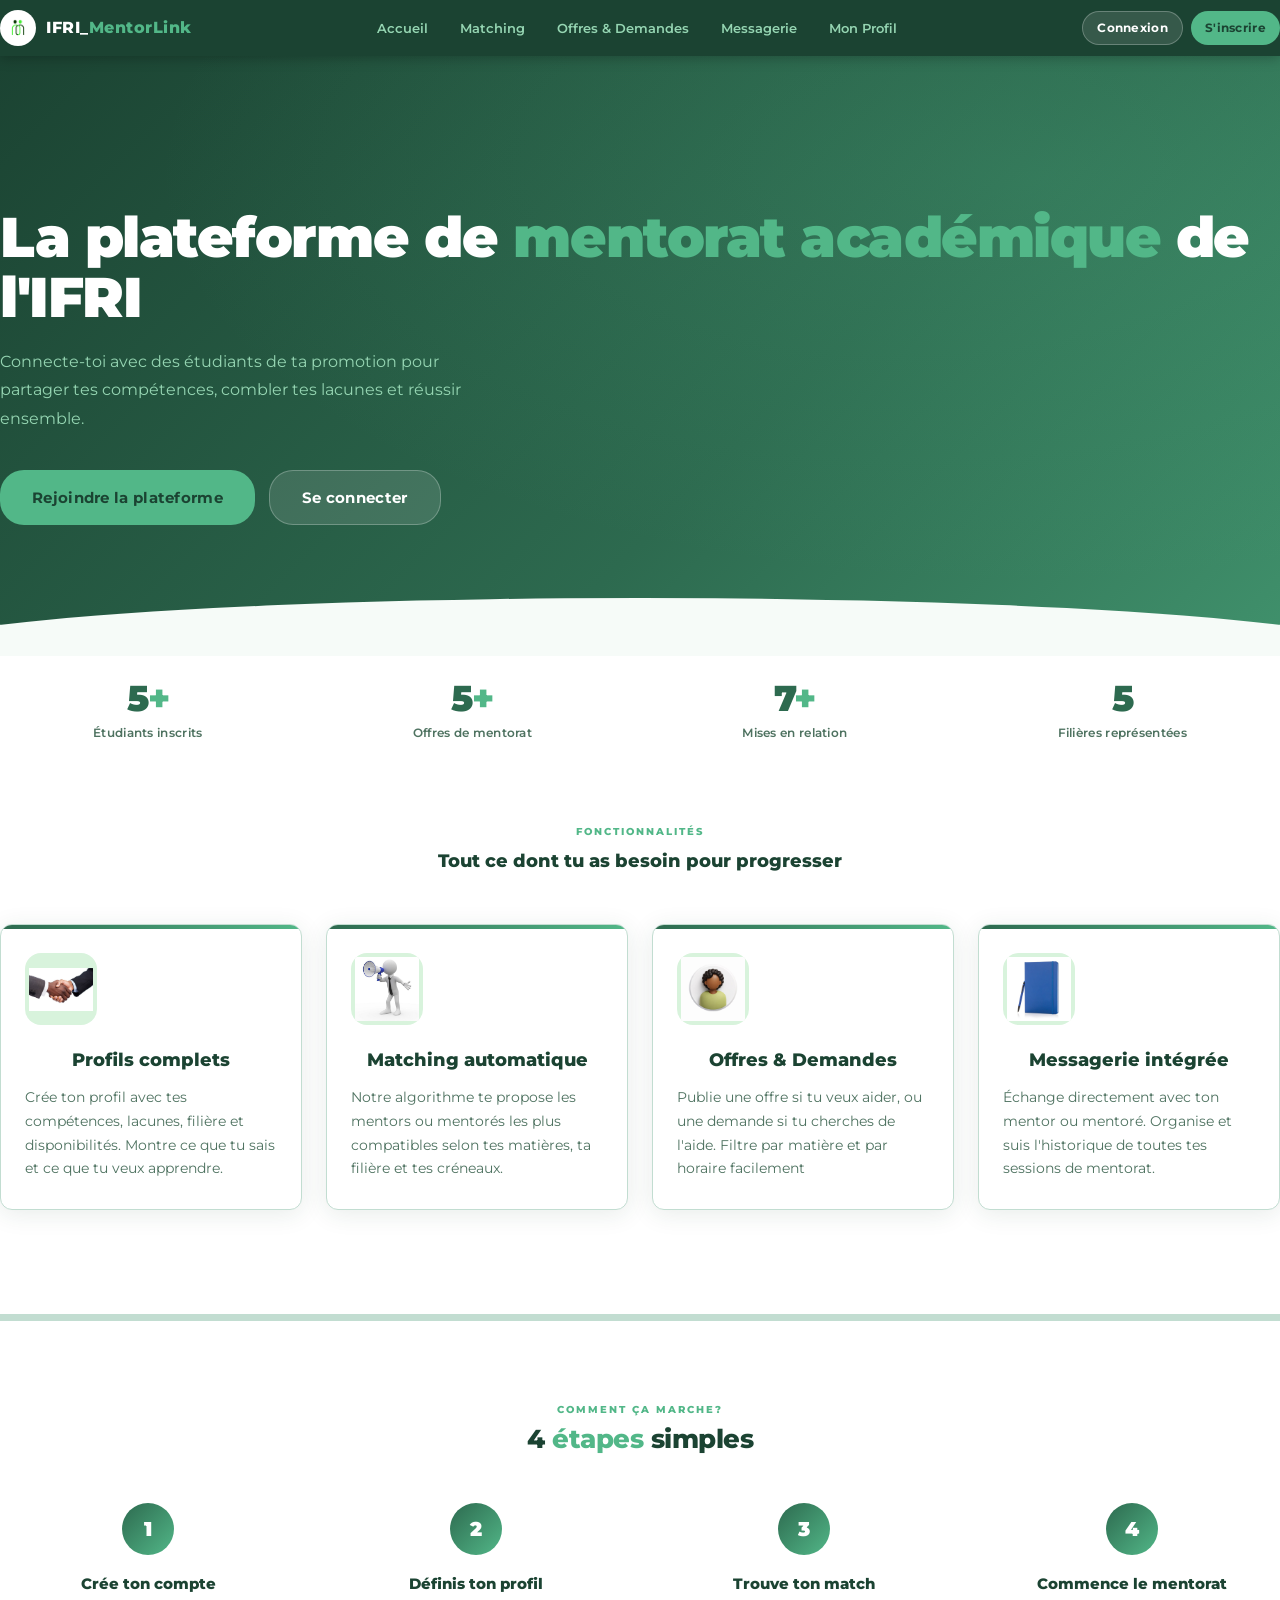
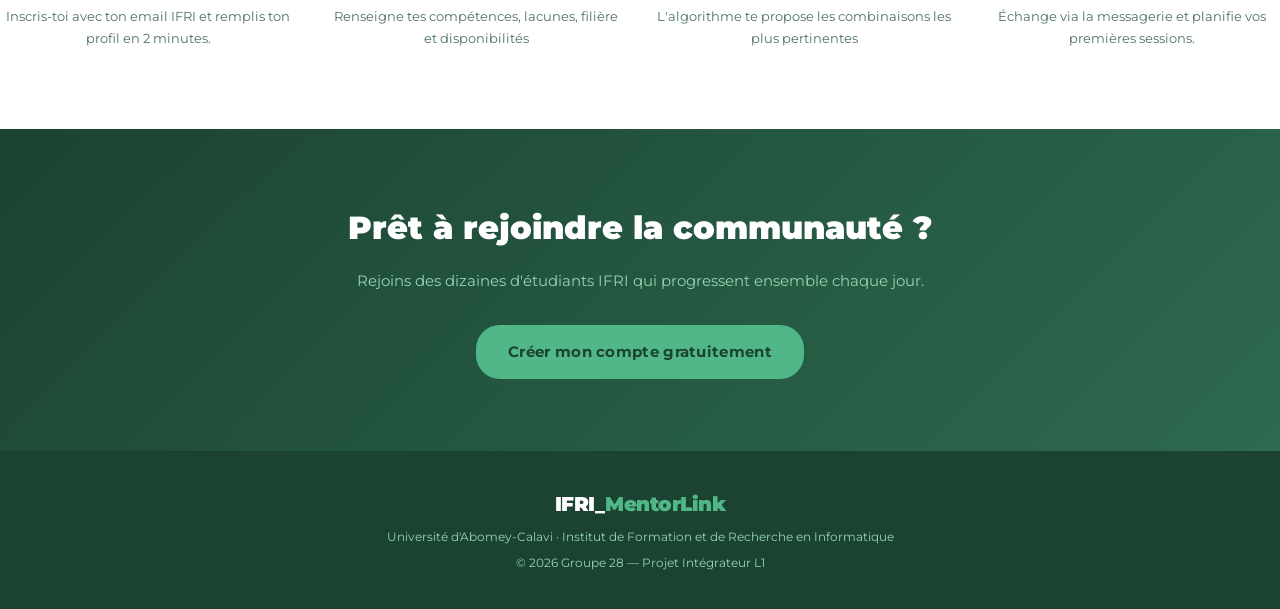
==== frontend/pages/index.html @ 290d0c8b "Ajout des fonctionnalités connexion , inscription ,résultats matching ,profil utilisateur" ====
<!DOCTYPE html>
<html lang="fr">

<head>
    <meta charset="UTF-8">
    <meta name="viewport" content="width=device-width, initial-scale=1.0">
    <title>IFRI_MentorLink - Bienvenue</title>
    <link rel="stylesheet" href="../styles/base/variables.css">
    <link rel="stylesheet" href="../styles/base/reset.css">
    <link rel="stylesheet" href="../styles/components/navbar.css">
    <link rel="stylesheet" href="../styles/components/footer.css">
    <link rel="stylesheet" href="../styles/components/buttons.css">
    <link rel="stylesheet" href="../styles/components/cards.css">
    <link rel="stylesheet" href="../styles/pages/home.css">

</head>

<body>
    <div id="navbar"></div>
    <!-- HERO-->
    <section class="hero">
        <div class="container">
            <div class="hero-inner">
                <div class="hero-text anim-fade-up">
                    <h1 class="hero-title">La plateforme de <span>mentorat académique</span> de l'IFRI</h1>
                    <p class="hero-desc"> Connecte-toi avec des étudiants de ta promotion pour partager tes compétences,
                        combler tes lacunes et réussir ensemble.</p>
                    <div class="hero-cta">
                        <a href="inscription.html" class="btn btn-primary btn-lg">Rejoindre la plateforme</a>
                        <a href="connexion.html" class="btn btn-ghost btn-lg">Se connecter</a>
                    </div>
                </div>
            </div>
        </div>
    </section>


    <!--STATS-->
    <div class="stats-bar">
        <div class="container">
            <ul class="stats-inner">
                <li class="stat-item">
                    <span class="stat-num">5<span>+</span></span>
                    <p class="stat-label">Étudiants inscrits</p>
                </li>
                <li class="stat-item">
                    <span class="stat-num">5<span>+</span></span>
                    <p class="stat-label">Offres de mentorat</p>
                </li>
                <li class="stat-item">
                    <span class="stat-num">7<span>+</span></span>
                    <p class="stat-label">Mises en relation</p>
                </li>
                <li class="stat-item">
                    <span class="stat-num">5</span>
                    <p class="stat-label">Filières représentées</p>
                </li>
            </ul>
        </div>
        <section class="features">
            <div class="container">

                <div class="features-header">
                    <header class="section-header">
                        <p class="section-label">Fonctionnalités</p>
                        <h2 class="feature-title">Tout ce dont tu as besoin pour <span>progresser</span></h2>
                    </header>
                </div>
                <div class="features-grid">
                    <article class="features-card">
                        <div class="feature-icon"><img src="../assets/images/user.jpg" alt="Profil"></div>
                        <h3 class="feature-title">Profils complets</h3>
                        <p class="feature-desc"> Crée ton profil avec tes compétences, lacunes, filière et
                            disponibilités.
                            Montre ce que tu sais et ce que tu veux apprendre.</p>
                    </article>
                    <article class="features-card">
                        <div class="feature-icon"><img src="../assets/images/hand.jpg" alt="Profil"></div>
                        <h3 class="feature-title">Matching automatique</h3>
                        <p class="feature-desc"> Notre algorithme te propose les mentors ou mentorés les plus
                            compatibles
                            selon tes matières, ta filière et tes créneaux.</p>
                    </article>
                    <article class="features-card">
                        <div class="feature-icon"><img src="../assets/images/mega.jpg" alt="Profil"></div>
                        <h3 class="feature-title">Offres & Demandes</h3>
                        <p class="feature-desc">Publie une offre si tu veux aider, ou une demande si tu cherches de
                            l'aide.
                            Filtre par matière et par horaire facilement</p>
                    </article>
                    <article class="features-card">
                        <div class="feature-icon"><img src="../assets/images/chat.jpg" alt="Profil"></div>
                        <h3 class="feature-title">Messagerie intégrée</h3>
                        <p class="feature-desc"> Échange directement avec ton mentor ou mentoré. Organise et suis
                            l'historique de toutes tes sessions de mentorat.</p>
                    </article>
                </div>
            </div>
    </div>
    </section>

    <!-- HOW IT WORKS-->
    <section class="how-it-works">
        <div class="container">
            <header class="section-header">
                <p class="section-label">Comment ça marche?</p>
                <h2 class="section-title">4 <span>étapes </span>simples</h2>
            </header>
            <div class="steps-grid">
                <article class="steps-card">
                    <span class="steps-num"> 1</span>
                    <h3 class="step-title">Crée ton compte</h3>
                    <p class="step-desc"> Inscris-toi avec ton email IFRI et remplis ton profil en 2 minutes.
                    </p>
                </article>

                <article class="steps-card">
                    <span class="steps-num"> 2</span>
                    <h3 class="step-title">Définis ton profil</h3>
                    <p class="step-desc"> Renseigne tes compétences, lacunes, filière et disponibilités</p>
                </article>

                <article class="steps-card">
                    <span class="steps-num"> 3</span>
                    <h3 class="step-title">Trouve ton match</h3>
                    <p class="step-desc">L'algorithme te propose les combinaisons les plus pertinentes</p>
                </article>

                <article class="steps-card">
                    <span class="steps-num"> 4</span>
                    <h3 class="step-title">Commence le mentorat</h3>
                    <p class="step-desc">Échange via la messagerie et planifie vos premières sessions.</p>
                </article>
            </div>

        </div>
    </section>


    <!-- CTA -->
    <section class="cta-banner">
        <div class="container">
            <h2>Prêt à rejoindre la communauté ?</h2>
            <p>Rejoins des dizaines d'étudiants IFRI qui progressent ensemble chaque jour.</p>
            <a href="inscription.html" class="btn btn-primary btn-lg">Créer mon compte gratuitement</a>
        </div>
    </section>


    <div id="footer"></div>
    <script src="../js/app.js"></script>
    <script>
        document.addEventListener('DOMContentLoaded', () => {
            renderNavbar('index.html');
            renderFooter();
        })
    </script>
</body>

</html>
---- frontend/styles/base/variables.css ----
@import url('https://fonts.googleapis.com/css2?family=Montserrat:ital,wght@0,300;0,400;0,500;0,600;0,700;0,800;0,900;1,400&display=swap');

/* ── TOKENS ───────────────────────────────────────────────────── */
:root {
  --g1: #1B4332;
  --g2: #2D6A4F;
  --g3: #40916C;
  --g4: #52B788;
  --g5: #95D5B2;
  --g6: #D8F3DC;
  --white: #FFFFFF;
  --off: #F6FBF8;
  --text: #1A2E23;
  --muted: #4E7260;
  --border: #C2DDD1;
  --danger: #DC2626;
  --warn: #D97706;
  --info: #2563EB;
  --font: 'Montserrat', sans-serif;
  --radius: 12px;
  --radius-sm: 8px;
  --shadow: 0 4px 24px rgba(27, 67, 50, .10);
  --shadow-lg: 0 12px 40px rgba(27, 67, 50, .18);
  --transition: .2s ease;
}

/* ── UTILITY ──────────────────────────────────────────────────── */
.mt-4 {
  margin-top: 4px;
}

.mt-8 {
  margin-top: 8px;
}

.mt-12 {
  margin-top: 12px;
}

.mt-16 {
  margin-top: 16px;
}

.mt-24 {
  margin-top: 24px;
}

.mb-8 {
  margin-bottom: 8px;
}

.mb-16 {
  margin-bottom: 16px;
}

.mb-24 {
  margin-bottom: 24px;
}

.flex {
  display: flex;
}

.flex-col {
  flex-direction: column;
}

.items-center {
  align-items: center;
}

.justify-between {
  justify-content: space-between;
}

.gap-8 {
  gap: 8px;
}

.gap-12 {
  gap: 12px;
}

.gap-16 {
  gap: 16px;
}

.text-center {
  text-align: center;
}

.text-muted {
  color: var(--muted);
  font-size: 13px;
}

.fw-700 {
  font-weight: 700;
}

.fw-800 {
  font-weight: 800;
}
---- frontend/styles/components/navbar.css ----
/* ── NAVBAR ───────────────────────────────────────────────────── */
.navbar {
  background: var(--g1);
  padding: 10px 0;
  position: sticky;
  top: 0;
  z-index: 200;
  box-shadow: 0 2px 12px rgba(0, 0, 0, .25);
}

.navbar .container {
  display: flex;
  align-items: center;
  justify-content: space-between;
  gap: 16px;
}

.nav-brand {
  display: flex;
  align-items: center;
  gap: 10px;
  flex-shrink: 0;
}

.nav-logo {
  width: 36px;
  height: 36px;
  border-radius: 50%;
  overflow: hidden;
  background: var(--g4);
}

.nav-logo img {
  width: 100%;
  height: 100%;
  object-fit: cover;
}

.nav-brand-name {
  font-weight: 800;
  font-size: 16px;
  color: var(--white);
  letter-spacing: .5px;
}

.nav-brand-name span {
  color: var(--g4);
}

.nav-links {
  display: flex;
  align-items: center;
  gap: 4px;
}

.nav-links a {
  color: var(--g5);
  font-size: 13px;
  font-weight: 600;
  padding: 6px 14px;
  border-radius: 20px;
  transition: background var(--transition), color var(--transition);
}

.nav-links a:hover,
.nav-links a.active {
  background: var(--g4);
  color: var(--g1);
}

.nav-actions {
  display: flex;
  gap: 8px;
  align-items: center;
}
---- frontend/styles/components/footer.css ----
/* ── FOOTER ───────────────────────────────────────────────────── */
.site-footer {
  background: var(--g1);
  color: var(--g5);
  padding: 36px 0;
  text-align: center;
  margin-top: auto;
}

.footer-logo {
  font-size: 20px;
  font-weight: 900;
  color: var(--white);
  margin-bottom: 6px;
  letter-spacing: -.5px;
}

.footer-logo span {
  color: var(--g4);
}

.site-footer p {
  color: var(--g5);
  font-size: 12px;
  margin: 0;
}
---- frontend/styles/components/buttons.css ----
/* ── BUTTONS ──────────────────────────────────────────────────── */

.btn {
  display: inline-flex;
  align-items: center;
  justify-content: center;
  gap: 8px;
  padding: 10px 22px;
  border-radius: 24px;
  border: none;
  cursor: pointer;
  font-family: var(--font);
  font-size: 13px;
  font-weight: 700;
  transition: all var(--transition);
  letter-spacing: .3px;
  white-space: nowrap;
}

.btn-primary {
  background: var(--g4);
  color: var(--g1);
}

.btn-primary:hover {
  background: var(--g3);
  color: var(--white);
  transform: translateY(-1px);
  box-shadow: var(--shadow);
}

.btn-secondary {
  background: transparent;
  color: var(--g4);
  border: 2px solid var(--g4);
}

.btn-secondary:hover {
  background: var(--g4);
  color: var(--g1);
}

.btn-dark {
  background: var(--g1);
  color: var(--white);
}

.btn-dark:hover {
  background: var(--g2);
}

.btn-sm {
  padding: 6px 14px;
  font-size: 12px;
}

.btn-lg {
  padding: 14px 32px;
  font-size: 15px;
}

.btn-block {
  width: 100%;
}

.btn-danger {
  background: var(--danger);
  color: var(--white);
}

.btn-ghost {
  background: rgba(255, 255, 255, .12);
  color: var(--white);
  border: 1px solid rgba(255, 255, 255, .25);
}

.btn-ghost:hover {
  background: rgba(255, 255, 255, .22);
}

.btn:disabled {
  opacity: .5;
  cursor: not-allowed;
  pointer-events: none;
}
---- frontend/styles/components/cards.css ----
/* ── CARD ─────────────────────────────────────────────────────── */
.card {
  background: var(--white);
  border: 1px solid var(--border);
  border-radius: var(--radius);
  padding: 24px;
  box-shadow: var(--shadow);
  position: relative;
  overflow: hidden;
}

.card-accent::before {
  content: '';
  position: absolute;
  top: 0;
  left: 0;
  right: 0;
  height: 4px;
  background: linear-gradient(90deg, var(--g2), var(--g4));
}

.card-title {
  font-size: 17px;
  font-weight: 800;
  color: var(--g1);
  margin-bottom: 4px;
}

.card-subtitle {
  font-size: 13px;
  color: var(--muted);
  margin-bottom: 16px;
}
---- frontend/styles/pages/home.css ----
/* ── HERO ─────────────────────────────────────── */
 .hero {
     background: linear-gradient(135deg, var(--g1) 0%, var(--g2) 60%, var(--g3) 100%);
     padding: 100px 0 80px;
     position: relative;
     overflow: hidden;
     min-height: 600px;
     display: flex;
     align-items: center;
 }



 .hero::before {
     content: '';
     position: absolute;
     inset: 0;
     background: radial-gradient(ellipse at 80% 20%, rgba(82, 183, 136, .20) 0%, transparent 60%);
 }

 .hero::after {
     content: '';
     position: absolute;
     bottom: -2px;
     left: 0;
     right: 0;
     height: 60px;
     background: var(--off);
     clip-path: ellipse(60% 100% at 50% 100%);
 }

 .hero-inner {
     position: relative;
     z-index: 1;
     display: flex;
     align-items: center;
     gap: 60px;
 }

 .hero-text {
     flex: 1;
 }

 .hero-badge {
     background: var(--g4);
     color: var(--g1);
     font-size: 11px;
     font-weight: 800;
     letter-spacing: 1.5px;
     padding: 5px 14px;
     border-radius: 20px;
     text-transform: uppercase;
     display: inline-block;
     margin-bottom: 20px;
 }

 .hero-title {
     font-size: clamp(32px, 5vw, 56px);
     font-weight: 900;
     color: var(--white);
     line-height: 1.08;
     letter-spacing: -1.5px;
     margin-bottom: 20px;
 }

 .hero-title span {
     color: var(--g4);
 }

 .hero-desc {
     font-size: 16px;
     color: var(--g5);
     max-width: 500px;
     margin-bottom: 36px;
     line-height: 1.8;
 }

 .hero-cta {
     display: flex;
     gap: 14px;
     flex-wrap: wrap;
 }

 .hero-visual {
     flex: 0 0 340px;
     display: flex;
     flex-direction: column;
     gap: 14px;
 }

 
 /* ── STATS ────────────────────────────────────── */
 .stats-bar {
     background: var(--white);
     border-bottom: 7px solid var(--border);
     padding: 24px 0;
 }

 .stats-inner {
     display: flex;
     justify-content: space-around;
     flex-wrap: wrap;
     gap: 24px;
 }

 .stat-item {
     text-align: center;
 }

 .stat-num {
     font-size: 36px;
     font-weight: 900;
     color: var(--g2);
     line-height: 1;
     letter-spacing: -1px;
 }

 .stat-num span {
     color: var(--g4);
 }

 .stat-label {
     font-size: 12px;
     color: var(--muted);
     font-weight: 600;
     margin-top: 4px;
     letter-spacing: .3px;
 }

 /* ── FEATURES ─────────────────────────────────── */
 .features {
     padding: 80px 0;
 }

 .features-grid {
     display: grid;
     grid-template-columns: repeat(auto-fit, minmax(240px, 1fr));
     gap: 24px;
     margin-top: 48px;
 }

 .features-card {
     background: var(--white);
     border: 1px solid var(--border);
     border-radius: var(--radius);
     padding: 28px 24px;
     box-shadow: var(--shadow);
     transition: transform var(--transition), box-shadow var(--transition);
     position: relative;
     overflow: hidden;
 }

 .features-card::before {
     content: '';
     position: absolute;
     top: 0;
     left: 0;
     right: 0;
     height: 4px;
     background: linear-gradient(90deg, var(--g2), var(--g4));
 }

 .features-card:hover {
     transform: translateY(-6px);
     box-shadow: var(--shadow-lg);
 }

 .feature-icon {
     width: 72px;
     height: 72px;
     border-radius: 16px;
     overflow: hidden;
     margin-bottom: 20px;
     background: var(--g6);
 }

 .feature-icon img {
     width: 100%;
     height: 100%;
     object-fit: contain;
     padding: 4px;
 }

 .feature-title {
     font-size: 18px;
     font-weight: 800;
     color: var(--g1);
     margin-bottom: 10px;
     text-align: center;
 }

 .feature-desc {
     font-size: 14px;
     color: var(--muted);
     line-height: 1.7;
     margin: 0;
 }

 /* ── HOW IT WORKS ─────────────────────────────── */
 .how-it-works {
     background: var(--white);
     padding: 80px 0;
 }

 .section-label {
     font-size: 10px;
     font-weight: 800;
     letter-spacing: 2px;
     color: var(--g4);
     text-transform: uppercase;
     margin-bottom: 6px;
     text-align: center;
 }

 .section-title {
     font-size: 26px;
     font-weight: 800;
     color: var(--g1);
     letter-spacing: -.5px;
     line-height: 1.2;
     text-align: center;
 }

 .section-title span {
     color: var(--g4);
 }

 
 .steps-grid {
     display: grid;
     grid-template-columns: repeat(auto-fit, minmax(200px, 1fr));
     gap: 32px;
     margin-top: 48px;
 }

 .steps-card {
     text-align: center;
 }

 .steps-num {
     width: 52px;
     height: 52px;
     border-radius: 50%;
     background: linear-gradient(135deg, var(--g2), var(--g4));
     display: flex;
     align-items: center;
     justify-content: center;
     font-size: 20px;
     font-weight: 900;
     color: var(--white);
     margin: 0 auto 16px;
 }

 .step-title {
     font-size: 15px;
     font-weight: 800;
     color: var(--g1);
     margin-bottom: 8px;
 }

 .step-desc {
     font-size: 13px;
     color: var(--muted);
 }

 /* ── CTA BANNER ───────────────────────────────── */
 .cta-banner {
     background: linear-gradient(135deg, var(--g1), var(--g2));
     padding: 72px 0;
     text-align: center;
 }

 .cta-banner h2 {
     font-size: 32px;
     font-weight: 900;
     color: var(--white);
     margin-bottom: 12px;
 }

 .cta-banner p {
     color: var(--g5);
     font-size: 15px;
     margin-bottom: 32px;
 }


 @media (max-width: 900px) {
     .hero-visual {
         display: none;
     }

     .hero {
         padding: 72px 0 60px;
     }
 }
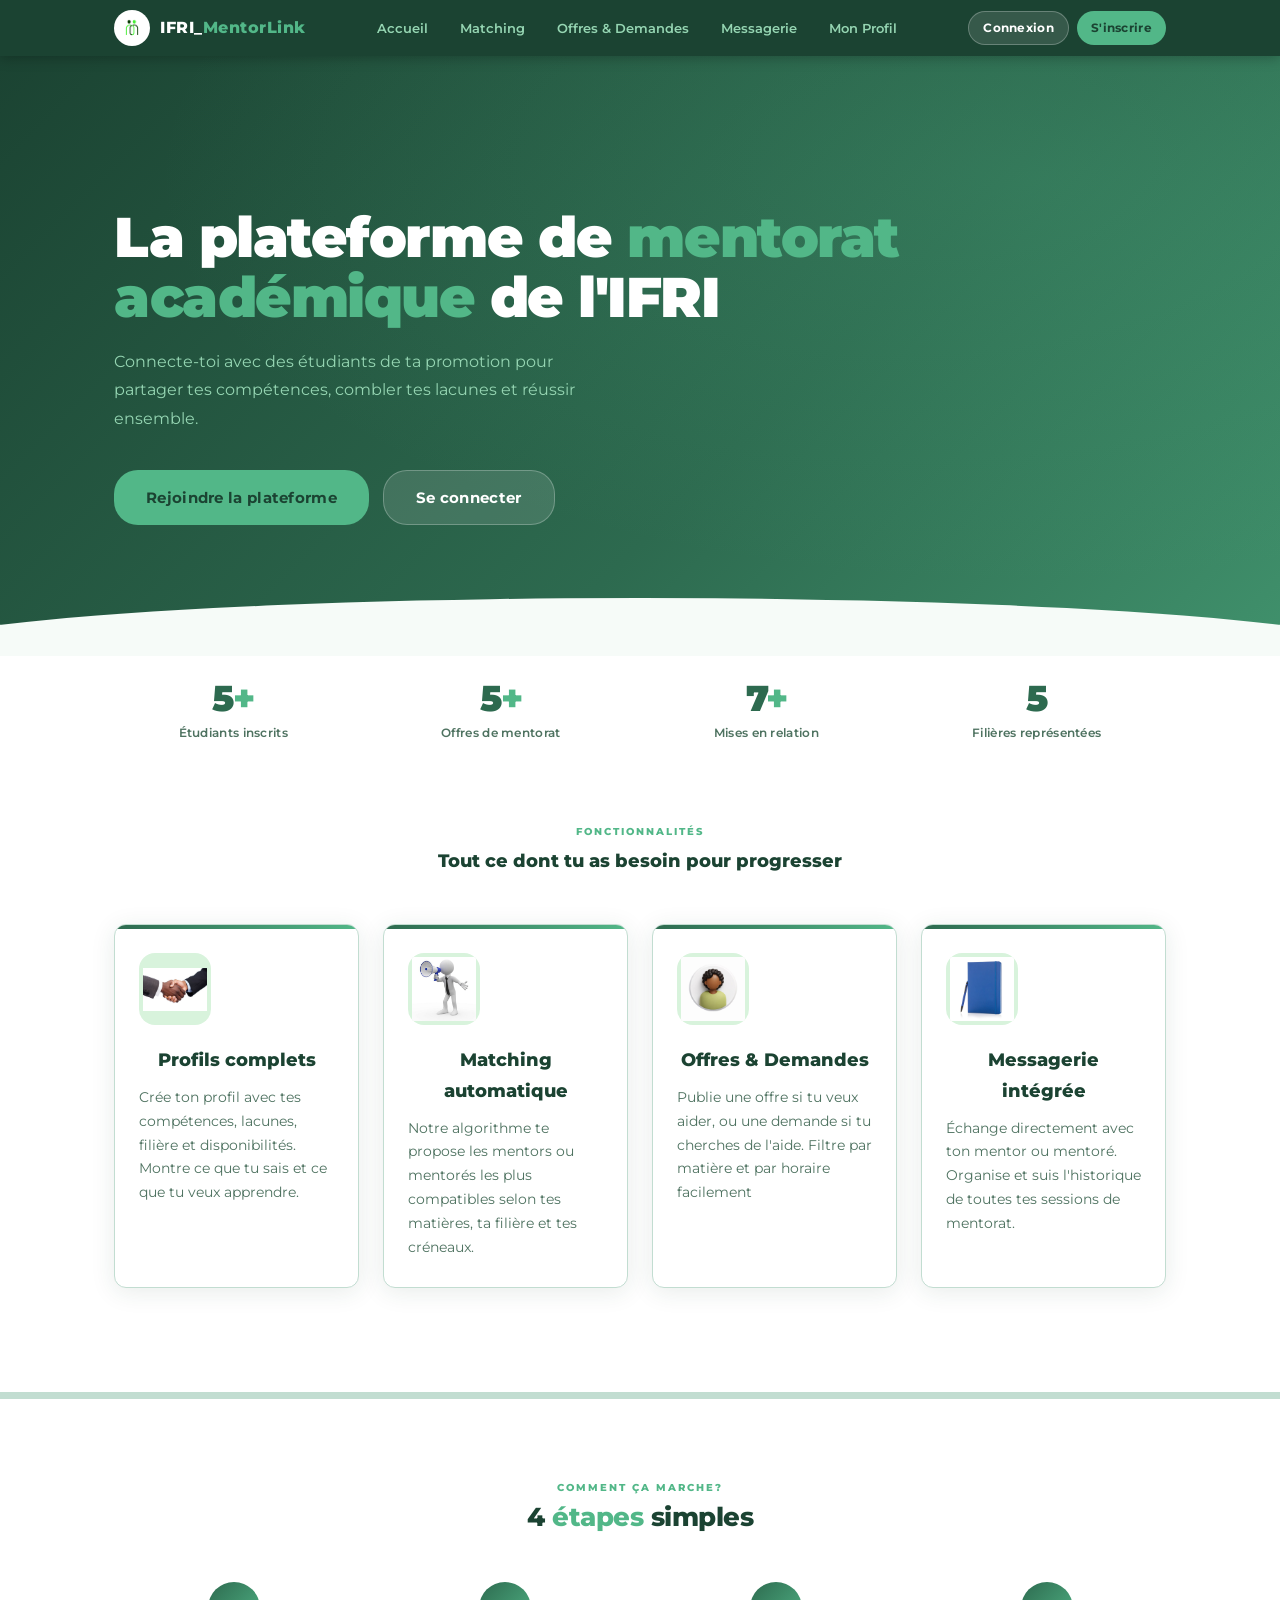
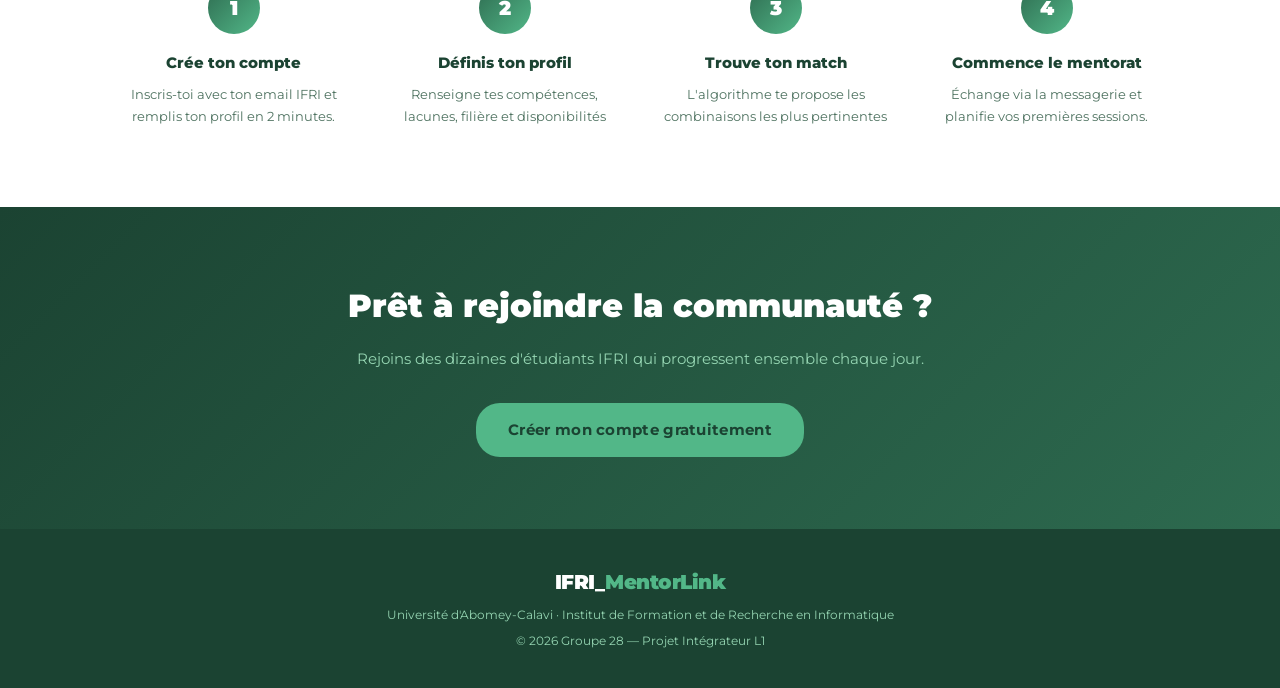
==== commit 225c0395: "Modification du fichier html de la landing page et des fichiers css des pages matching et offres" ====
--- a/frontend/pages/index.html
+++ b/frontend/pages/index.html
@@ -11,6 +11,7 @@
     <link rel="stylesheet" href="../styles/components/footer.css">
     <link rel="stylesheet" href="../styles/components/buttons.css">
     <link rel="stylesheet" href="../styles/components/cards.css">
+    <link rel="stylesheet" href="../styles/components/avatar.css">
     <link rel="stylesheet" href="../styles/pages/home.css">
 
 </head>
--- a/frontend/styles/components/avatar.css
+++ b/frontend/styles/components/avatar.css
@@ -0,0 +1,41 @@
+.avatar {
+    border-radius: 50%;
+    overflow: hidden;
+    flex-shrink: 0;
+    background: linear-gradient(135deg, var(--g2), var(--g4));
+    display: flex;
+    align-items: center;
+    justify-content: center;
+    font-weight: 800;
+    color: var(--white);
+}
+
+.avatar img {
+    width: 100%;
+    height: 100%;
+    object-fit: cover;
+}
+
+.avatar-sm {
+    width: 36px;
+    height: 36px;
+    font-size: 14px;
+}
+
+.avatar-md {
+    width: 52px;
+    height: 52px;
+    font-size: 18px;
+}
+
+.avatar-lg {
+    width: 80px;
+    height: 80px;
+    font-size: 28px;
+}
+
+.avatar-xl {
+    width: 100px;
+    height: 100px;
+    font-size: 36px;
+}
